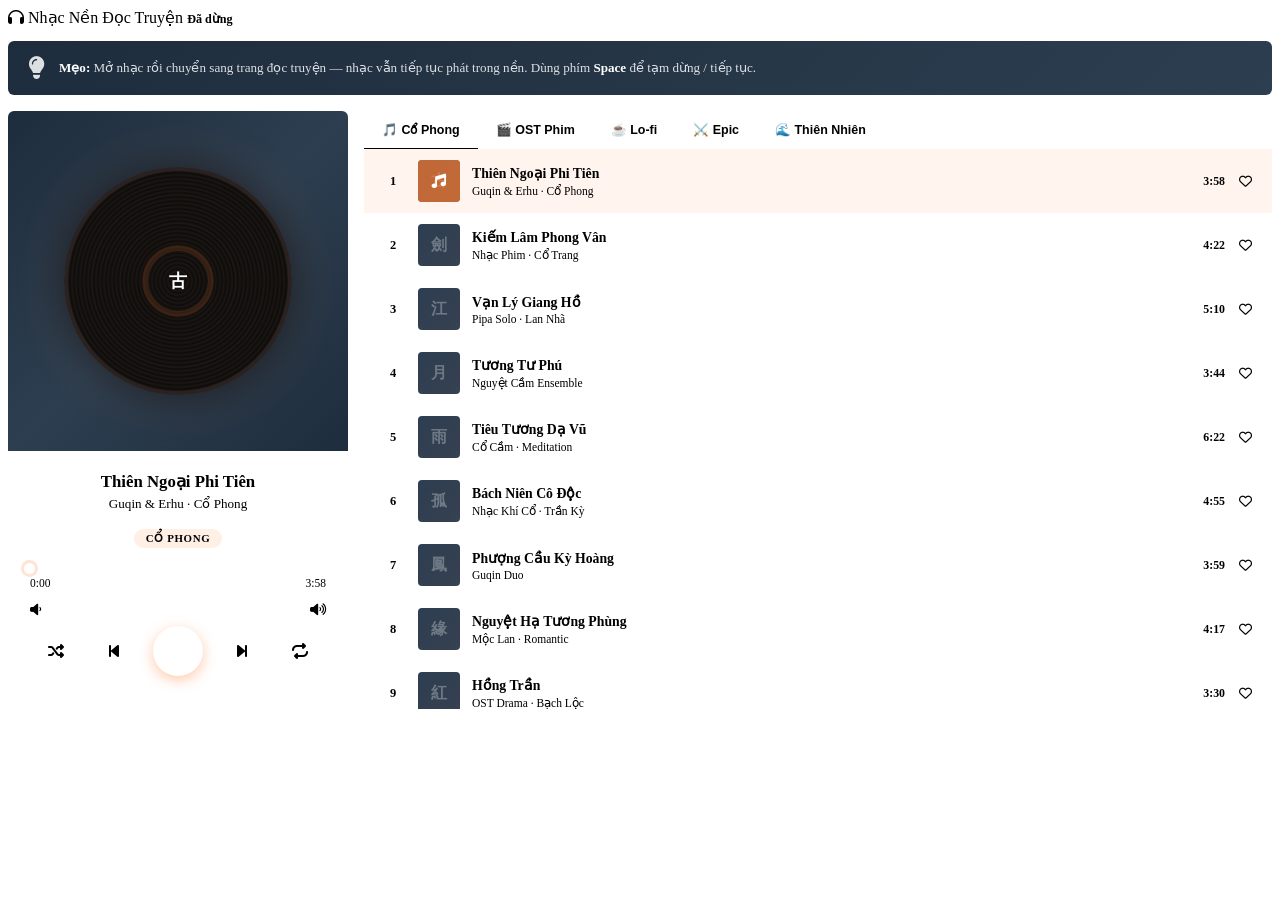
==== am-nhac.html @ 0cf533b9 "Add files via upload" ====
<!DOCTYPE html>
<html lang="vi">
<head>
  <meta charset="UTF-8">
  <meta name="viewport" content="width=device-width, initial-scale=1">
  <title>Âm Nhạc — MộcThư</title>
  <link rel="stylesheet" href="css/style.css">
  <link rel="stylesheet" href="https://cdnjs.cloudflare.com/ajax/libs/font-awesome/6.4.0/css/all.min.css">
  <style>
    /* ── Music page layout ── */
    .music-layout {
      display: grid;
      grid-template-columns: 340px 1fr;
      gap: 16px;
      align-items: start;
    }

    /* ── Player card ── */
    .player-card {
      background: var(--card);
      border: 1px solid var(--border);
      border-radius: 6px;
      overflow: hidden;
      position: sticky; top: 80px;
    }
    .player-art {
      width: 100%;
      aspect-ratio: 1;
      background: linear-gradient(135deg, #1e2d3d, #2c3e50, #1e2d3d);
      display: flex; align-items: center; justify-content: center;
      position: relative; overflow: hidden;
    }
    .player-art::before {
      content: '';
      position: absolute; inset: 0;
      background: radial-gradient(circle at 50% 50%, rgba(255,122,46,.15), transparent 70%);
    }
    /* Vinyl disc */
    .vinyl {
      width: 220px; height: 220px;
      border-radius: 50%;
      background:
        repeating-radial-gradient(circle, #0e0c0a 0, #1a1614 2px, #0e0c0a 4px);
      border: 4px solid #2a2220;
      display: flex; align-items: center; justify-content: center;
      animation: spin 10s linear infinite paused;
      position: relative;
      box-shadow: 0 0 40px rgba(0,0,0,.5);
    }
    .vinyl.playing { animation-play-state: running; }
    .vinyl::before {
      content: '';
      position: absolute; inset: 0;
      border-radius: 50%;
      background: repeating-radial-gradient(
        circle, transparent 0, transparent 28px,
        rgba(255,255,255,.015) 28px, rgba(255,255,255,.015) 29px
      );
    }
    .vinyl-center {
      width: 60px; height: 60px; border-radius: 50%;
      background: linear-gradient(135deg, var(--orange), #ff9f5e);
      display: flex; align-items: center; justify-content: center;
      font-size: 1.1rem; color: #fff; font-weight: 900;
      box-shadow: 0 0 0 6px rgba(255,122,46,.15);
      z-index: 1;
    }
    @keyframes spin { to { transform: rotate(360deg); } }

    /* Player info */
    .player-info { padding: 20px 22px 0; text-align: center; }
    .player-track {
      font-size: 1.05rem; font-weight: 800; color: var(--text);
      margin-bottom: 3px; line-height: 1.3;
    }
    .player-artist { font-size: .82rem; color: var(--muted); margin-bottom: 16px; }
    .player-genre {
      display: inline-block;
      background: rgba(255,122,46,.12); color: var(--orange);
      font-size: .68rem; font-weight: 700;
      padding: 3px 12px; border-radius: 20px;
      text-transform: uppercase; letter-spacing: .06em;
      margin-bottom: 18px;
    }

    /* Progress */
    .player-progress { padding: 0 22px; margin-bottom: 14px; }
    .progress-track {
      width: 100%; height: 5px;
      background: var(--border); border-radius: 3px;
      cursor: pointer; position: relative;
    }
    .progress-fill {
      height: 100%; background: var(--orange); border-radius: 3px;
      width: 0%; transition: width .1s;
      position: relative;
    }
    .progress-fill::after {
      content: '';
      position: absolute; right: -5px; top: -3px;
      width: 11px; height: 11px; border-radius: 50%;
      background: var(--orange);
      box-shadow: 0 0 0 3px rgba(255,122,46,.2);
    }
    .progress-times {
      display: flex; justify-content: space-between;
      font-size: .72rem; color: var(--muted); margin-top: 6px;
    }

    /* Volume */
    .player-volume {
      padding: 0 22px; margin-bottom: 10px;
      display: flex; align-items: center; gap: 10px;
    }
    .vol-icon { color: var(--muted); font-size: .82rem; }
    .vol-track {
      flex: 1; height: 4px;
      background: var(--border); border-radius: 2px;
      cursor: pointer;
    }
    .vol-fill {
      height: 100%; background: var(--muted); border-radius: 2px;
      width: 75%; transition: width .1s;
    }

    /* Controls */
    .player-controls {
      padding: 0 22px 20px;
      display: flex; align-items: center; justify-content: center; gap: 20px;
    }
    .ctrl {
      background: none; border: none;
      color: var(--muted); font-size: 1rem;
      width: 38px; height: 38px;
      display: flex; align-items: center; justify-content: center;
      border-radius: 50%; transition: all .15s;
    }
    .ctrl:hover { color: var(--text); background: var(--bg); }
    .ctrl.active { color: var(--orange); }
    .ctrl-play {
      width: 50px; height: 50px;
      background: var(--orange); color: #fff;
      font-size: 1.15rem;
      box-shadow: 0 4px 14px rgba(255,122,46,.4);
    }
    .ctrl-play:hover { background: var(--orange-d); transform: scale(1.05); color: #fff; }

    /* ── Playlist panel ── */
    .playlist-panel {
      background: var(--card);
      border: 1px solid var(--border);
      border-radius: 6px;
      overflow: hidden;
    }

    /* Genre tabs */
    .genre-tab-bar {
      display: flex; overflow-x: auto; gap: 0;
      border-bottom: 1px solid var(--border);
      background: var(--card);
    }
    .genre-tab {
      padding: 11px 18px;
      border: none; background: none;
      font-size: .78rem; font-weight: 700;
      color: var(--muted); white-space: nowrap;
      border-bottom: 2px solid transparent; margin-bottom: -1px;
      cursor: pointer; transition: all .15s;
    }
    .genre-tab.active, .genre-tab:hover { color: var(--orange); border-bottom-color: var(--orange); }

    .track-list { max-height: 560px; overflow-y: auto; }
    .track-item {
      display: flex; align-items: center; gap: 12px;
      padding: 11px 16px;
      border-bottom: 1px solid var(--border2);
      cursor: pointer; transition: background .15s;
    }
    .track-item:last-child { border-bottom: none; }
    .track-item:hover { background: rgba(255,122,46,.05); }
    .track-item.active {
      background: rgba(255,122,46,.08);
      border-left: 3px solid var(--orange);
    }

    .track-num {
      width: 26px; text-align: center;
      font-size: .78rem; color: var(--muted); font-weight: 700;
      flex-shrink: 0;
    }
    .track-item.active .track-num { color: var(--orange); }

    .track-art {
      width: 42px; height: 42px; border-radius: 4px;
      background: linear-gradient(135deg, #2c3e50, #374151);
      display: flex; align-items: center; justify-content: center;
      flex-shrink: 0; font-size: 1rem; color: rgba(255,255,255,.3);
      font-weight: 900; overflow: hidden; position: relative;
    }
    .track-item.active .track-art::after {
      content: '';
      position: absolute; inset: 0;
      background: rgba(255,122,46,.4);
      display: flex; align-items: center; justify-content: center;
    }
    .track-item.active .playing-anim {
      position: absolute; inset: 0;
      display: flex; align-items: center; justify-content: center;
      background: rgba(255,122,46,.5);
      z-index: 1;
    }
    .playing-anim { display: none; }

    .track-info { flex: 1; min-width: 0; }
    .track-name {
      font-size: .86rem; font-weight: 700; color: var(--text);
      white-space: nowrap; overflow: hidden; text-overflow: ellipsis;
      margin-bottom: 2px;
    }
    .track-item.active .track-name { color: var(--orange); }
    .track-artist { font-size: .72rem; color: var(--muted); }

    .track-right { display: flex; align-items: center; gap: 10px; flex-shrink: 0; }
    .track-dur { font-size: .74rem; color: var(--muted); font-weight: 600; }
    .track-fav {
      background: none; border: none; color: var(--muted2);
      font-size: .82rem; cursor: pointer; padding: 4px;
      transition: color .15s;
    }
    .track-fav:hover, .track-fav.active { color: #ef4444; }

    /* Genre sections */
    .genre-section { display: none; }
    .genre-section.active { display: block; }

    /* Tips banner */
    .music-tips {
      background: linear-gradient(135deg, #1e2d3d, #2c3e50);
      border-radius: 6px; padding: 16px 20px;
      display: flex; align-items: center; gap: 14px;
      margin-bottom: 16px; color: rgba(255,255,255,.85);
    }
    .music-tips i { font-size: 1.4rem; color: var(--orange); flex-shrink: 0; }
    .music-tips-text { font-size: .82rem; line-height: 1.55; }
    .music-tips-text strong { color: #fff; }

    @media (max-width: 840px) {
      .music-layout { grid-template-columns: 1fr; }
      .player-card { position: static; }
    }
  </style>
</head>
<body>

<div id="header-wrap"></div>

<div class="page-wrap">
  <div class="section-title" style="margin-bottom:14px">
    <i class="fas fa-headphones"></i> Nhạc Nền Đọc Truyện
    <span class="spacer"></span>
    <span style="font-size:.76rem;font-weight:600;color:var(--muted);text-transform:none;letter-spacing:0" id="play-status">Chưa phát</span>
  </div>

  <div class="music-tips">
    <i class="fas fa-lightbulb"></i>
    <div class="music-tips-text">
      <strong>Mẹo:</strong> Mở nhạc rồi chuyển sang trang đọc truyện — nhạc vẫn tiếp tục phát trong nền.
      Dùng phím <strong>Space</strong> để tạm dừng / tiếp tục.
    </div>
  </div>

  <div class="music-layout">
    <!-- Player -->
    <div class="player-card" id="player-card">
      <div class="player-art">
        <div class="vinyl" id="vinyl">
          <div class="vinyl-center" id="vinyl-char">♪</div>
        </div>
      </div>

      <div class="player-info">
        <div class="player-track" id="p-track">Chọn một bài để bắt đầu</div>
        <div class="player-artist" id="p-artist">MộcThư Music</div>
        <div class="player-genre" id="p-genre">Cổ Phong</div>
      </div>

      <div class="player-progress">
        <div class="progress-track" id="progress-track">
          <div class="progress-fill" id="p-fill"></div>
        </div>
        <div class="progress-times">
          <span id="p-cur">0:00</span>
          <span id="p-tot">0:00</span>
        </div>
      </div>

      <div class="player-volume">
        <i class="fas fa-volume-low vol-icon" id="vol-icon"></i>
        <div class="vol-track" id="vol-track">
          <div class="vol-fill" id="vol-fill"></div>
        </div>
        <i class="fas fa-volume-high vol-icon"></i>
      </div>

      <div class="player-controls">
        <button class="ctrl" id="btn-shuffle" onclick="toggleShuffle()" title="Trộn bài"><i class="fas fa-shuffle"></i></button>
        <button class="ctrl" onclick="navigate(-1)" title="Bài trước"><i class="fas fa-backward-step"></i></button>
        <button class="ctrl ctrl-play" id="btn-play" onclick="togglePlay()" title="Phát/Dừng"><i class="fas fa-play" id="play-icon"></i></button>
        <button class="ctrl" onclick="navigate(1)" title="Bài tiếp"><i class="fas fa-forward-step"></i></button>
        <button class="ctrl" id="btn-repeat" onclick="toggleRepeat()" title="Lặp lại"><i class="fas fa-repeat"></i></button>
      </div>
    </div>

    <!-- Playlist -->
    <div class="playlist-panel">
      <div class="genre-tab-bar" id="genre-tabs">
        <button class="genre-tab active" data-genre="co-phong" onclick="switchGenre('co-phong',this)">🎵 Cổ Phong</button>
        <button class="genre-tab" data-genre="ost" onclick="switchGenre('ost',this)">🎬 OST Phim</button>
        <button class="genre-tab" data-genre="lo-fi" onclick="switchGenre('lo-fi',this)">☕ Lo-fi</button>
        <button class="genre-tab" data-genre="epic" onclick="switchGenre('epic',this)">⚔️ Epic</button>
        <button class="genre-tab" data-genre="nhac-nuoc" onclick="switchGenre('nhac-nuoc',this)">🌊 Thiên Nhiên</button>
      </div>

      <div class="track-list" id="track-list"></div>
    </div>
  </div>
</div>

<div id="footer-wrap"></div>

<script src="js/app.js"></script>
<script>
const DATA_DIR = '';

const PLAYLISTS = {
  'co-phong': [
    { id:1,  name:'Thiên Ngoại Phi Tiên',      artist:'Guqin & Erhu · Cổ Phong',     dur:'3:58', char:'古', fav:false },
    { id:2,  name:'Kiếm Lâm Phong Vân',        artist:'Nhạc Phim · Cổ Trang',        dur:'4:22', char:'劍', fav:false },
    { id:3,  name:'Vạn Lý Giang Hồ',           artist:'Pipa Solo · Lan Nhã',          dur:'5:10', char:'江', fav:false },
    { id:4,  name:'Tương Tư Phú',              artist:'Nguyệt Cầm Ensemble',          dur:'3:44', char:'月', fav:false },
    { id:5,  name:'Tiêu Tương Dạ Vũ',          artist:'Cổ Cầm · Meditation',         dur:'6:22', char:'雨', fav:false },
    { id:6,  name:'Bách Niên Cô Độc',          artist:'Nhạc Khí Cổ · Trần Kỳ',      dur:'4:55', char:'孤', fav:false },
    { id:7,  name:'Phượng Cầu Kỳ Hoàng',       artist:'Guqin Duo',                    dur:'3:59', char:'鳳', fav:false },
    { id:8,  name:'Nguyệt Hạ Tương Phùng',     artist:'Mộc Lan · Romantic',          dur:'4:17', char:'緣', fav:false },
    { id:9,  name:'Hồng Trần',                 artist:'OST Drama · Bạch Lộc',        dur:'3:30', char:'紅', fav:false },
    { id:10, name:'Kiếm Khí Lăng Vân',         artist:'Thần Thoại Ensemble',         dur:'5:02', char:'仙', fav:false },
  ],
  'ost': [
    { id:11, name:'Thiên Thư Kỳ Duyên (Main Theme)', artist:'OST · Thiên Vũ Tôn',     dur:'4:12', char:'天', fav:false },
    { id:12, name:'Phượng Hoàng Truyền Kỳ',    artist:'OST · Phượng Hoàng Niết Bàn', dur:'3:55', char:'鳳', fav:false },
    { id:13, name:'Giang Hồ Tình Hận',         artist:'OST · Giang Hồ Mộng',         dur:'4:38', char:'情', fav:false },
    { id:14, name:'Kiếm Tâm Bất Diệt',         artist:'OST · Lăng Tiêu Kiếm Tiên',   dur:'5:20', char:'劍', fav:false },
    { id:15, name:'Ma Đạo Thánh Ca',            artist:'OST · Ma Đạo Vấn Thiên',      dur:'3:47', char:'魔', fav:false },
    { id:16, name:'Hệ Thống Thức Tỉnh',         artist:'OST · Thiên Vũ Tôn',          dur:'2:58', char:'系', fav:false },
    { id:17, name:'Tình Như Bích Lạc',          artist:'OST · Bích Lạc Tình Duyên',   dur:'4:05', char:'情', fav:false },
    { id:18, name:'Long Hồn Trỗi Dậy',         artist:'OST · Long Vương Truyền Thuyết',dur:'4:44',char:'龍', fav:false },
  ],
  'lo-fi': [
    { id:19, name:'Rainy Night Reading',        artist:'Lo-fi Chill · Bedroom',        dur:'3:20', char:'☕', fav:false },
    { id:20, name:'Late Night Chapter',         artist:'Study Lo-fi · Nostalgic',      dur:'4:01', char:'📖', fav:false },
    { id:21, name:'Cozy Library Vibes',         artist:'Ambient · Lo-fi',              dur:'3:45', char:'🌙', fav:false },
    { id:22, name:'Page Turner',                artist:'Chill Hop · Reading',          dur:'3:33', char:'✨', fav:false },
    { id:23, name:'Midnight Tea',               artist:'Lo-fi Jazz · Calm',            dur:'4:18', char:'🍵', fav:false },
    { id:24, name:'Book Lover\'s Paradise',     artist:'Soft Lo-fi · Focus',           dur:'3:55', char:'📚', fav:false },
  ],
  'epic': [
    { id:25, name:'Battle of the Heavens',      artist:'Epic Orchestra · Fantasy',     dur:'4:55', char:'⚔️', fav:false },
    { id:26, name:'Rise of the Sword Saint',    artist:'Epic Hybrid · Cinematic',      dur:'5:30', char:'劍', fav:false },
    { id:27, name:'Dragon\'s Fury',             artist:'Epic Trailer · Power',         dur:'3:58', char:'龍', fav:false },
    { id:28, name:'Immortal\'s Path',           artist:'Orchestral Epic · Ascension',  dur:'6:10', char:'仙', fav:false },
    { id:29, name:'Final Stand',                artist:'Cinematic Epic · Battle',      dur:'4:42', char:'戰', fav:false },
    { id:30, name:'Celestial Peak',             artist:'Epic Fantasy · Triumphant',    dur:'5:15', char:'天', fav:false },
  ],
  'nhac-nuoc': [
    { id:31, name:'Tiếng Suối Rừng Già',       artist:'Nature Sounds · Bamboo Forest',dur:'10:00',char:'🌿', fav:false },
    { id:32, name:'Mưa Đêm Nhẹ Nhàng',        artist:'Rain Sounds · Sleep',          dur:'8:00', char:'🌧️', fav:false },
    { id:33, name:'Gió Thổi Qua Đồng Lúa',    artist:'Wind & Nature · Relax',        dur:'12:00',char:'🌾', fav:false },
    { id:34, name:'Tiếng Chim Buổi Sáng',      artist:'Bird Songs · Morning',         dur:'9:00', char:'🐦', fav:false },
    { id:35, name:'Sóng Biển Nhẹ Nhàng',       artist:'Ocean Waves · Meditate',       dur:'15:00',char:'🌊', fav:false },
  ]
};

let curGenre = 'co-phong';
let curIdx = 0;
let isPlaying = false;
let isShuffle = false;
let isRepeat = false;
let progress = 0;
let volume = 75;
let timer = null;
let favorites = new Set();

function getList() { return PLAYLISTS[curGenre]; }
function getTrack() { return getList()[curIdx]; }

function switchGenre(genre, btn) {
  curGenre = genre;
  curIdx = 0;
  document.querySelectorAll('.genre-tab').forEach(b => b.classList.remove('active'));
  btn.classList.add('active');
  renderTrackList();
  // Don't auto-play on genre switch
}

function renderTrackList() {
  const list = getList();
  document.getElementById('track-list').innerHTML = list.map((t, i) => `
    <div class="track-item ${i === curIdx ? 'active' : ''}" id="track-${i}" onclick="selectTrack(${i})">
      <div class="track-num">${i === curIdx && isPlaying ? '<i class="fas fa-volume-high" style="color:var(--orange);font-size:.75rem"></i>' : i+1}</div>
      <div class="track-art">
        ${t.char}
        ${i === curIdx ? '<div class="playing-anim"><i class="fas fa-music" style="color:#fff;font-size:.9rem"></i></div>' : ''}
      </div>
      <div class="track-info">
        <div class="track-name">${t.name}</div>
        <div class="track-artist">${t.artist}</div>
      </div>
      <div class="track-right">
        <span class="track-dur">${t.dur}</span>
        <button class="track-fav ${favorites.has(t.id) ? 'active' : ''}" onclick="event.stopPropagation();toggleFav(${i})" title="Yêu thích">
          <i class="${favorites.has(t.id) ? 'fas' : 'far'} fa-heart"></i>
        </button>
      </div>
    </div>`).join('');
}

function updatePlayerUI() {
  const t = getTrack();
  if (!t) return;
  document.getElementById('p-track').textContent   = t.name;
  document.getElementById('p-artist').textContent  = t.artist;
  document.getElementById('vinyl-char').textContent = t.char;
  document.getElementById('p-tot').textContent      = t.dur;
  const genreNames = { 'co-phong':'Cổ Phong','ost':'OST Phim','lo-fi':'Lo-fi','epic':'Epic','nhac-nuoc':'Thiên Nhiên' };
  document.getElementById('p-genre').textContent    = genreNames[curGenre] || '';
  document.getElementById('play-icon').className    = 'fas ' + (isPlaying ? 'fa-pause' : 'fa-play');
  document.getElementById('vinyl').className        = 'vinyl' + (isPlaying ? ' playing' : '');
  document.getElementById('play-status').textContent = isPlaying ? `♪ ${t.name}` : 'Đã dừng';
  updateProgress();
  renderTrackList();

  // Scroll active track into view
  const el = document.getElementById(`track-${curIdx}`);
  if (el) el.scrollIntoView({ block: 'nearest', behavior: 'smooth' });
}

function updateProgress() {
  document.getElementById('p-fill').style.width = progress + '%';
  const [m, s] = getTrack().dur.split(':').map(Number);
  const total = m * 60 + s;
  const elapsed = Math.round(total * progress / 100);
  const em = Math.floor(elapsed / 60), es = elapsed % 60;
  document.getElementById('p-cur').textContent = `${em}:${es < 10 ? '0'+es : es}`;
}

function selectTrack(idx) {
  curIdx = idx; progress = 0; isPlaying = true;
  clearInterval(timer);
  timer = setInterval(tick, 100);
  updatePlayerUI();
}

function tick() {
  if (!isPlaying) return;
  const [m, s] = getTrack().dur.split(':').map(Number);
  const total = (m * 60 + s) * 10;
  progress = Math.min(100, progress + 100 / total);
  if (progress >= 100) {
    progress = 0;
    if (isRepeat) { updateProgress(); return; }
    navigate(1);
    return;
  }
  updateProgress();
}

function togglePlay() {
  if (!isPlaying && progress === 0 && !getTrack()) return;
  isPlaying = !isPlaying;
  if (isPlaying) {
    clearInterval(timer);
    timer = setInterval(tick, 100);
  } else {
    clearInterval(timer);
  }
  updatePlayerUI();
}

function navigate(dir) {
  const list = getList();
  clearInterval(timer);
  if (isShuffle) {
    curIdx = Math.floor(Math.random() * list.length);
  } else {
    curIdx = (curIdx + dir + list.length) % list.length;
  }
  progress = 0; isPlaying = true;
  timer = setInterval(tick, 100);
  updatePlayerUI();
}

function toggleShuffle() {
  isShuffle = !isShuffle;
  document.getElementById('btn-shuffle').classList.toggle('active', isShuffle);
}

function toggleRepeat() {
  isRepeat = !isRepeat;
  document.getElementById('btn-repeat').classList.toggle('active', isRepeat);
}

function toggleFav(idx) {
  const t = getList()[idx];
  if (favorites.has(t.id)) favorites.delete(t.id);
  else favorites.add(t.id);
  renderTrackList();
}

// Progress bar click
document.addEventListener('DOMContentLoaded', () => {
  const pt = document.getElementById('progress-track');
  if (pt) pt.addEventListener('click', e => {
    const r = pt.getBoundingClientRect();
    progress = Math.max(0, Math.min(100, (e.clientX - r.left) / r.width * 100));
    updateProgress();
  });

  // Volume bar click
  const vt = document.getElementById('vol-track');
  if (vt) vt.addEventListener('click', e => {
    const r = vt.getBoundingClientRect();
    volume = Math.max(0, Math.min(100, (e.clientX - r.left) / r.width * 100));
    document.getElementById('vol-fill').style.width = volume + '%';
    document.getElementById('vol-icon').className = `fas ${volume === 0 ? 'fa-volume-xmark' : volume < 40 ? 'fa-volume-low' : 'fa-volume-high'} vol-icon`;
  });

  renderTrackList();
  updatePlayerUI();
});

// Spacebar to play/pause
document.addEventListener('keydown', e => {
  if (e.target.tagName === 'TEXTAREA' || e.target.tagName === 'INPUT') return;
  if (e.code === 'Space') { e.preventDefault(); togglePlay(); }
  if (e.key === 'ArrowRight') navigate(1);
  if (e.key === 'ArrowLeft')  navigate(-1);
});

async function init() {
  document.getElementById('header-wrap').innerHTML = renderHeader('amnhac', DATA_DIR);
  document.getElementById('footer-wrap').innerHTML = renderFooter(DATA_DIR);
  initDark();
  try {
    const truyen = await fetchJSON('data/truyen.json');
    // No right sidebar for music page - full width feels better
  } catch(e) {}
}
init();
</script>
</body>
</html>
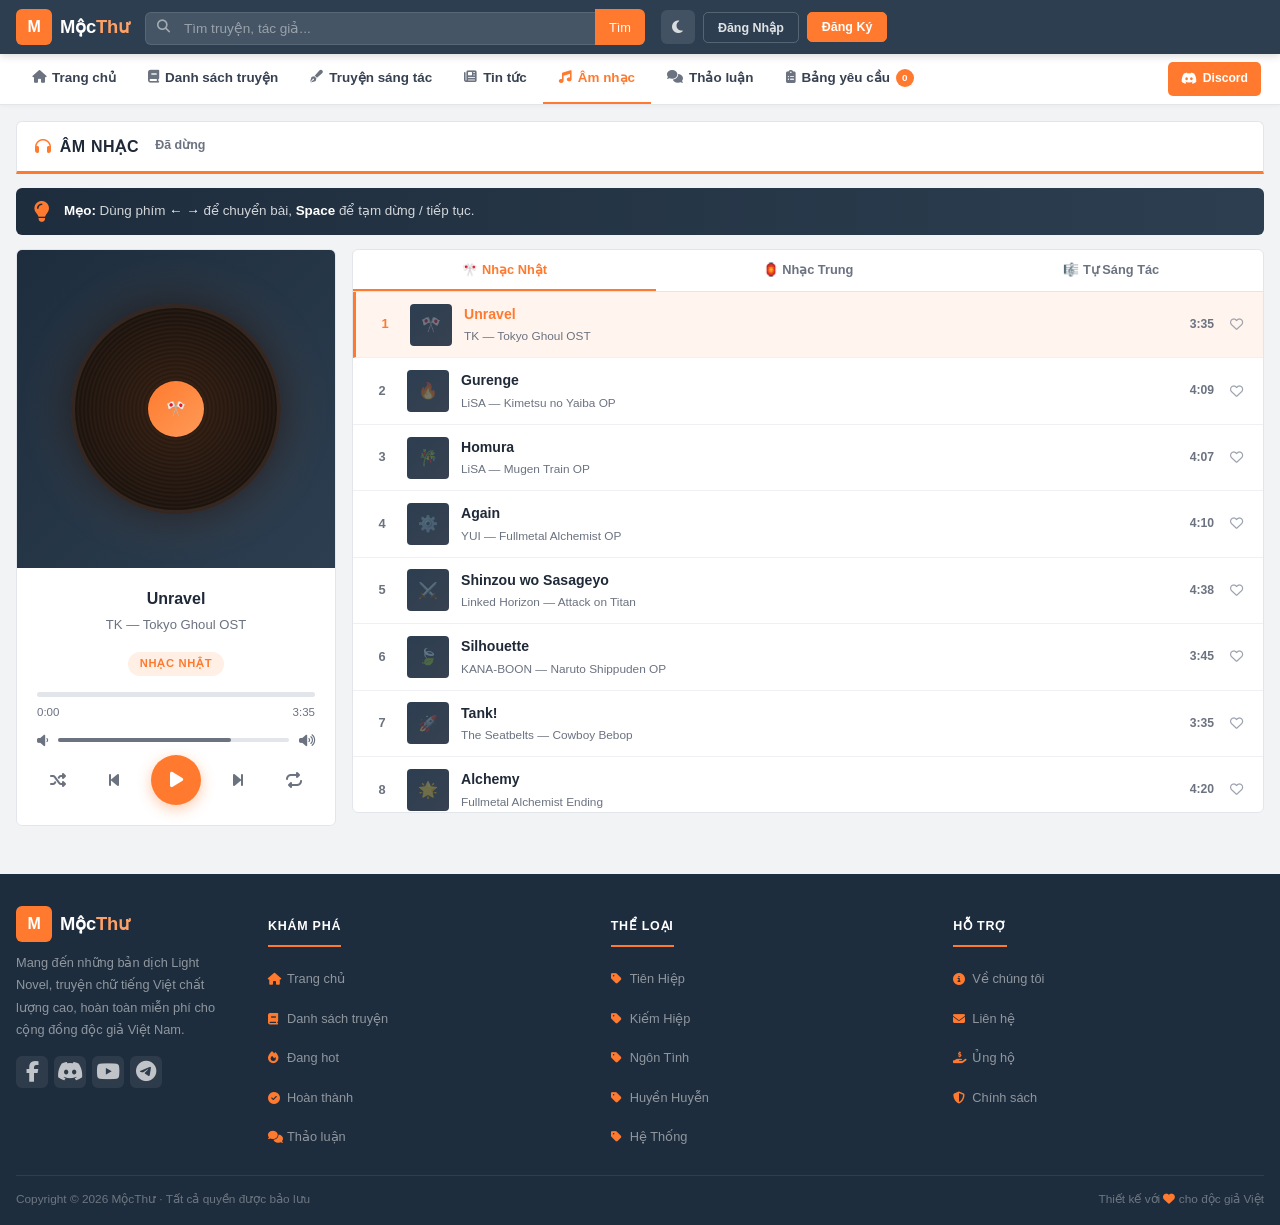
==== commit 311cfcdb: "Add files via upload" ====
--- a/am-nhac.html
+++ b/am-nhac.html
@@ -1,561 +1,263 @@
 <!DOCTYPE html>
 <html lang="vi">
 <head>
-  <meta charset="UTF-8">
-  <meta name="viewport" content="width=device-width, initial-scale=1">
-  <title>Âm Nhạc — MộcThư</title>
-  <link rel="stylesheet" href="css/style.css">
-  <link rel="stylesheet" href="https://cdnjs.cloudflare.com/ajax/libs/font-awesome/6.4.0/css/all.min.css">
-  <style>
-    /* ── Music page layout ── */
-    .music-layout {
-      display: grid;
-      grid-template-columns: 340px 1fr;
-      gap: 16px;
-      align-items: start;
-    }
-
-    /* ── Player card ── */
-    .player-card {
-      background: var(--card);
-      border: 1px solid var(--border);
-      border-radius: 6px;
-      overflow: hidden;
-      position: sticky; top: 80px;
-    }
-    .player-art {
-      width: 100%;
-      aspect-ratio: 1;
-      background: linear-gradient(135deg, #1e2d3d, #2c3e50, #1e2d3d);
-      display: flex; align-items: center; justify-content: center;
-      position: relative; overflow: hidden;
-    }
-    .player-art::before {
-      content: '';
-      position: absolute; inset: 0;
-      background: radial-gradient(circle at 50% 50%, rgba(255,122,46,.15), transparent 70%);
-    }
-    /* Vinyl disc */
-    .vinyl {
-      width: 220px; height: 220px;
-      border-radius: 50%;
-      background:
-        repeating-radial-gradient(circle, #0e0c0a 0, #1a1614 2px, #0e0c0a 4px);
-      border: 4px solid #2a2220;
-      display: flex; align-items: center; justify-content: center;
-      animation: spin 10s linear infinite paused;
-      position: relative;
-      box-shadow: 0 0 40px rgba(0,0,0,.5);
-    }
-    .vinyl.playing { animation-play-state: running; }
-    .vinyl::before {
-      content: '';
-      position: absolute; inset: 0;
-      border-radius: 50%;
-      background: repeating-radial-gradient(
-        circle, transparent 0, transparent 28px,
-        rgba(255,255,255,.015) 28px, rgba(255,255,255,.015) 29px
-      );
-    }
-    .vinyl-center {
-      width: 60px; height: 60px; border-radius: 50%;
-      background: linear-gradient(135deg, var(--orange), #ff9f5e);
-      display: flex; align-items: center; justify-content: center;
-      font-size: 1.1rem; color: #fff; font-weight: 900;
-      box-shadow: 0 0 0 6px rgba(255,122,46,.15);
-      z-index: 1;
-    }
-    @keyframes spin { to { transform: rotate(360deg); } }
-
-    /* Player info */
-    .player-info { padding: 20px 22px 0; text-align: center; }
-    .player-track {
-      font-size: 1.05rem; font-weight: 800; color: var(--text);
-      margin-bottom: 3px; line-height: 1.3;
-    }
-    .player-artist { font-size: .82rem; color: var(--muted); margin-bottom: 16px; }
-    .player-genre {
-      display: inline-block;
-      background: rgba(255,122,46,.12); color: var(--orange);
-      font-size: .68rem; font-weight: 700;
-      padding: 3px 12px; border-radius: 20px;
-      text-transform: uppercase; letter-spacing: .06em;
-      margin-bottom: 18px;
-    }
-
-    /* Progress */
-    .player-progress { padding: 0 22px; margin-bottom: 14px; }
-    .progress-track {
-      width: 100%; height: 5px;
-      background: var(--border); border-radius: 3px;
-      cursor: pointer; position: relative;
-    }
-    .progress-fill {
-      height: 100%; background: var(--orange); border-radius: 3px;
-      width: 0%; transition: width .1s;
-      position: relative;
-    }
-    .progress-fill::after {
-      content: '';
-      position: absolute; right: -5px; top: -3px;
-      width: 11px; height: 11px; border-radius: 50%;
-      background: var(--orange);
-      box-shadow: 0 0 0 3px rgba(255,122,46,.2);
-    }
-    .progress-times {
-      display: flex; justify-content: space-between;
-      font-size: .72rem; color: var(--muted); margin-top: 6px;
-    }
-
-    /* Volume */
-    .player-volume {
-      padding: 0 22px; margin-bottom: 10px;
-      display: flex; align-items: center; gap: 10px;
-    }
-    .vol-icon { color: var(--muted); font-size: .82rem; }
-    .vol-track {
-      flex: 1; height: 4px;
-      background: var(--border); border-radius: 2px;
-      cursor: pointer;
-    }
-    .vol-fill {
-      height: 100%; background: var(--muted); border-radius: 2px;
-      width: 75%; transition: width .1s;
-    }
-
-    /* Controls */
-    .player-controls {
-      padding: 0 22px 20px;
-      display: flex; align-items: center; justify-content: center; gap: 20px;
-    }
-    .ctrl {
-      background: none; border: none;
-      color: var(--muted); font-size: 1rem;
-      width: 38px; height: 38px;
-      display: flex; align-items: center; justify-content: center;
-      border-radius: 50%; transition: all .15s;
-    }
-    .ctrl:hover { color: var(--text); background: var(--bg); }
-    .ctrl.active { color: var(--orange); }
-    .ctrl-play {
-      width: 50px; height: 50px;
-      background: var(--orange); color: #fff;
-      font-size: 1.15rem;
-      box-shadow: 0 4px 14px rgba(255,122,46,.4);
-    }
-    .ctrl-play:hover { background: var(--orange-d); transform: scale(1.05); color: #fff; }
-
-    /* ── Playlist panel ── */
-    .playlist-panel {
-      background: var(--card);
-      border: 1px solid var(--border);
-      border-radius: 6px;
-      overflow: hidden;
-    }
-
-    /* Genre tabs */
-    .genre-tab-bar {
-      display: flex; overflow-x: auto; gap: 0;
-      border-bottom: 1px solid var(--border);
-      background: var(--card);
-    }
-    .genre-tab {
-      padding: 11px 18px;
-      border: none; background: none;
-      font-size: .78rem; font-weight: 700;
-      color: var(--muted); white-space: nowrap;
-      border-bottom: 2px solid transparent; margin-bottom: -1px;
-      cursor: pointer; transition: all .15s;
-    }
-    .genre-tab.active, .genre-tab:hover { color: var(--orange); border-bottom-color: var(--orange); }
-
-    .track-list { max-height: 560px; overflow-y: auto; }
-    .track-item {
-      display: flex; align-items: center; gap: 12px;
-      padding: 11px 16px;
-      border-bottom: 1px solid var(--border2);
-      cursor: pointer; transition: background .15s;
-    }
-    .track-item:last-child { border-bottom: none; }
-    .track-item:hover { background: rgba(255,122,46,.05); }
-    .track-item.active {
-      background: rgba(255,122,46,.08);
-      border-left: 3px solid var(--orange);
-    }
-
-    .track-num {
-      width: 26px; text-align: center;
-      font-size: .78rem; color: var(--muted); font-weight: 700;
-      flex-shrink: 0;
-    }
-    .track-item.active .track-num { color: var(--orange); }
-
-    .track-art {
-      width: 42px; height: 42px; border-radius: 4px;
-      background: linear-gradient(135deg, #2c3e50, #374151);
-      display: flex; align-items: center; justify-content: center;
-      flex-shrink: 0; font-size: 1rem; color: rgba(255,255,255,.3);
-      font-weight: 900; overflow: hidden; position: relative;
-    }
-    .track-item.active .track-art::after {
-      content: '';
-      position: absolute; inset: 0;
-      background: rgba(255,122,46,.4);
-      display: flex; align-items: center; justify-content: center;
-    }
-    .track-item.active .playing-anim {
-      position: absolute; inset: 0;
-      display: flex; align-items: center; justify-content: center;
-      background: rgba(255,122,46,.5);
-      z-index: 1;
-    }
-    .playing-anim { display: none; }
-
-    .track-info { flex: 1; min-width: 0; }
-    .track-name {
-      font-size: .86rem; font-weight: 700; color: var(--text);
-      white-space: nowrap; overflow: hidden; text-overflow: ellipsis;
-      margin-bottom: 2px;
-    }
-    .track-item.active .track-name { color: var(--orange); }
-    .track-artist { font-size: .72rem; color: var(--muted); }
-
-    .track-right { display: flex; align-items: center; gap: 10px; flex-shrink: 0; }
-    .track-dur { font-size: .74rem; color: var(--muted); font-weight: 600; }
-    .track-fav {
-      background: none; border: none; color: var(--muted2);
-      font-size: .82rem; cursor: pointer; padding: 4px;
-      transition: color .15s;
-    }
-    .track-fav:hover, .track-fav.active { color: #ef4444; }
-
-    /* Genre sections */
-    .genre-section { display: none; }
-    .genre-section.active { display: block; }
-
-    /* Tips banner */
-    .music-tips {
-      background: linear-gradient(135deg, #1e2d3d, #2c3e50);
-      border-radius: 6px; padding: 16px 20px;
-      display: flex; align-items: center; gap: 14px;
-      margin-bottom: 16px; color: rgba(255,255,255,.85);
-    }
-    .music-tips i { font-size: 1.4rem; color: var(--orange); flex-shrink: 0; }
-    .music-tips-text { font-size: .82rem; line-height: 1.55; }
-    .music-tips-text strong { color: #fff; }
-
-    @media (max-width: 840px) {
-      .music-layout { grid-template-columns: 1fr; }
-      .player-card { position: static; }
-    }
-  </style>
+<meta charset="UTF-8">
+<meta name="viewport" content="width=device-width,initial-scale=1">
+<title>Âm Nhạc — LN Kattobi</title>
+<link rel="stylesheet" href="css/style.css">
+<link rel="stylesheet" href="https://cdnjs.cloudflare.com/ajax/libs/font-awesome/6.4.0/css/all.min.css">
+<style>
+.music-page { display:grid; grid-template-columns:320px 1fr; gap:16px; align-items:start; }
+
+.player-card { background:var(--card); border:1px solid var(--border); border-radius:6px; overflow:hidden; position:sticky; top:76px; }
+.player-art { width:100%; aspect-ratio:1; background:linear-gradient(135deg,#1e2d3d,#2c3e50); display:flex; align-items:center; justify-content:center; position:relative; overflow:hidden; }
+.player-art::before { content:''; position:absolute; inset:0; background:radial-gradient(circle at 50%,rgba(255,122,46,.15),transparent 70%); }
+
+.vinyl { width:210px; height:210px; border-radius:50%; background:repeating-radial-gradient(circle,#0e0c0a 0,#1a1614 2px,#0e0c0a 4px); border:4px solid #2a2220; display:flex; align-items:center; justify-content:center; animation:spin 10s linear infinite paused; box-shadow:0 0 40px rgba(0,0,0,.5); }
+.vinyl.playing { animation-play-state:running; }
+.vinyl-c { width:56px; height:56px; border-radius:50%; background:linear-gradient(135deg,var(--orange),#ff9f5e); display:flex; align-items:center; justify-content:center; font-size:1rem; color:#fff; font-weight:900; }
+@keyframes spin { to{transform:rotate(360deg)} }
+
+.p-info { padding:18px 20px 0; text-align:center; }
+.p-track { font-size:1rem; font-weight:800; color:var(--text); margin-bottom:3px; }
+.p-artist { font-size:.82rem; color:var(--muted); margin-bottom:8px; }
+.p-genre { display:inline-block; background:rgba(255,122,46,.12); color:var(--orange); font-size:.7rem; font-weight:700; padding:3px 12px; border-radius:20px; text-transform:uppercase; letter-spacing:.06em; margin-bottom:16px; }
+
+.p-prog { padding:0 20px; margin-bottom:12px; }
+.prog-track { width:100%; height:5px; background:var(--border); border-radius:3px; cursor:pointer; }
+.prog-fill { height:100%; background:var(--orange); border-radius:3px; width:0%; transition:width .1s; }
+.prog-times { display:flex; justify-content:space-between; font-size:.72rem; color:var(--muted); margin-top:6px; }
+
+.p-vol { padding:0 20px; margin-bottom:8px; display:flex; align-items:center; gap:10px; }
+.vol-t { flex:1; height:4px; background:var(--border); border-radius:2px; cursor:pointer; }
+.vol-f { height:100%; background:var(--muted); border-radius:2px; width:75%; }
+
+.p-ctrl { padding:0 20px 20px; display:flex; align-items:center; justify-content:center; gap:18px; }
+.pc { background:none; border:none; color:var(--muted); font-size:1rem; width:38px; height:38px; display:flex; align-items:center; justify-content:center; border-radius:50%; transition:all .15s; }
+.pc:hover { color:var(--text); background:var(--bg); }
+.pc.on { color:var(--orange); }
+.pc-play { width:50px; height:50px; background:var(--orange); color:#fff; font-size:1.1rem; box-shadow:0 4px 14px rgba(255,122,46,.4); }
+.pc-play:hover { background:var(--orange-d); color:#fff; transform:scale(1.05); }
+
+.pl-panel { background:var(--card); border:1px solid var(--border); border-radius:6px; overflow:hidden; }
+.genre-tabs { display:flex; border-bottom:1px solid var(--border); overflow-x:auto; }
+.gt { flex:1; padding:12px 0; border:none; background:none; font-size:.8rem; font-weight:700; color:var(--muted); border-bottom:2px solid transparent; cursor:pointer; transition:all .15s; white-space:nowrap; }
+.gt.on, .gt:hover { color:var(--orange); border-bottom-color:var(--orange); }
+.track-list { max-height:520px; overflow-y:auto; }
+.track-item { display:flex; align-items:center; gap:12px; padding:11px 16px; border-bottom:1px solid var(--border2); cursor:pointer; transition:background .15s; }
+.track-item:last-child { border-bottom:none; }
+.track-item:hover { background:rgba(255,122,46,.05); }
+.track-item.on { background:rgba(255,122,46,.08); border-left:3px solid var(--orange); }
+.t-num { width:26px; text-align:center; font-size:.8rem; color:var(--muted); font-weight:700; flex-shrink:0; }
+.track-item.on .t-num { color:var(--orange); }
+.t-art { width:42px; height:42px; border-radius:4px; background:linear-gradient(135deg,#2c3e50,#374151); display:flex; align-items:center; justify-content:center; flex-shrink:0; font-size:1rem; color:rgba(255,255,255,.3); font-weight:900; }
+.t-info { flex:1; min-width:0; }
+.t-name { font-size:.88rem; font-weight:700; color:var(--text); white-space:nowrap; overflow:hidden; text-overflow:ellipsis; margin-bottom:2px; }
+.track-item.on .t-name { color:var(--orange); }
+.t-artist { font-size:.74rem; color:var(--muted); }
+.t-dur { font-size:.76rem; color:var(--muted); font-weight:600; flex-shrink:0; }
+.t-fav { background:none; border:none; color:var(--muted2); font-size:.84rem; cursor:pointer; padding:4px; }
+.t-fav:hover, .t-fav.on { color:#ef4444; }
+
+.tips-bar { background:linear-gradient(90deg,#1e2d3d,#2c3e50); border-radius:6px; padding:13px 18px; display:flex; align-items:center; gap:14px; margin-bottom:14px; }
+.tips-bar i { font-size:1.3rem; color:var(--orange); flex-shrink:0; }
+.tips-bar-text { font-size:.84rem; color:rgba(255,255,255,.8); line-height:1.5; }
+.tips-bar-text strong { color:#fff; }
+
+@media (max-width:820px) {
+  .music-page { grid-template-columns:1fr; }
+  .player-card { position:static; }
+}
+</style>
 </head>
 <body>
-
-<div id="header-wrap"></div>
-
+<div id="hdr"></div>
 <div class="page-wrap">
   <div class="section-title" style="margin-bottom:14px">
-    <i class="fas fa-headphones"></i> Nhạc Nền Đọc Truyện
-    <span class="spacer"></span>
-    <span style="font-size:.76rem;font-weight:600;color:var(--muted);text-transform:none;letter-spacing:0" id="play-status">Chưa phát</span>
+    <i class="fas fa-headphones"></i> Âm Nhạc
+    <span class="st-space"></span>
+    <span id="ps" style="font-size:.78rem;font-weight:600;color:var(--muted);text-transform:none;letter-spacing:0">Chưa phát</span>
   </div>
-
-  <div class="music-tips">
+  <div class="tips-bar">
     <i class="fas fa-lightbulb"></i>
-    <div class="music-tips-text">
-      <strong>Mẹo:</strong> Mở nhạc rồi chuyển sang trang đọc truyện — nhạc vẫn tiếp tục phát trong nền.
-      Dùng phím <strong>Space</strong> để tạm dừng / tiếp tục.
+    <div class="tips-bar-text"><strong>Mẹo:</strong> Dùng phím <strong>← →</strong> để chuyển bài, <strong>Space</strong> để tạm dừng / tiếp tục.</div>
+  </div>
+  <div class="music-page">
+    <!-- Player -->
+    <div class="player-card">
+      <div class="player-art">
+        <div class="vinyl" id="vinyl"><div class="vinyl-c" id="vc">♪</div></div>
+      </div>
+      <div class="p-info">
+        <div class="p-track" id="pt">Chọn bài để bắt đầu</div>
+        <div class="p-artist" id="pa">LN Kattobi Music</div>
+        <div class="p-genre" id="pg">—</div>
+      </div>
+      <div class="p-prog">
+        <div class="prog-track" id="prt"><div class="prog-fill" id="pf"></div></div>
+        <div class="prog-times"><span id="pc">0:00</span><span id="pd">0:00</span></div>
+      </div>
+      <div class="p-vol">
+        <i class="fas fa-volume-low" id="vi" style="color:var(--muted);font-size:.82rem"></i>
+        <div class="vol-t" id="vt"><div class="vol-f" id="vf"></div></div>
+        <i class="fas fa-volume-high" style="color:var(--muted);font-size:.82rem"></i>
+      </div>
+      <div class="p-ctrl">
+        <button class="pc" id="bs" onclick="toggleShuffle()" title="Trộn bài"><i class="fas fa-shuffle"></i></button>
+        <button class="pc" onclick="go(-1)" title="Bài trước"><i class="fas fa-backward-step"></i></button>
+        <button class="pc pc-play" id="bp" onclick="togglePlay()"><i class="fas fa-play" id="pi"></i></button>
+        <button class="pc" onclick="go(1)" title="Bài tiếp"><i class="fas fa-forward-step"></i></button>
+        <button class="pc" id="br" onclick="toggleRepeat()" title="Lặp lại"><i class="fas fa-repeat"></i></button>
+      </div>
     </div>
-  </div>
-
-  <div class="music-layout">
-    <!-- Player -->
-    <div class="player-card" id="player-card">
-      <div class="player-art">
-        <div class="vinyl" id="vinyl">
-          <div class="vinyl-center" id="vinyl-char">♪</div>
-        </div>
-      </div>
-
-      <div class="player-info">
-        <div class="player-track" id="p-track">Chọn một bài để bắt đầu</div>
-        <div class="player-artist" id="p-artist">MộcThư Music</div>
-        <div class="player-genre" id="p-genre">Cổ Phong</div>
-      </div>
-
-      <div class="player-progress">
-        <div class="progress-track" id="progress-track">
-          <div class="progress-fill" id="p-fill"></div>
-        </div>
-        <div class="progress-times">
-          <span id="p-cur">0:00</span>
-          <span id="p-tot">0:00</span>
-        </div>
-      </div>
-
-      <div class="player-volume">
-        <i class="fas fa-volume-low vol-icon" id="vol-icon"></i>
-        <div class="vol-track" id="vol-track">
-          <div class="vol-fill" id="vol-fill"></div>
-        </div>
-        <i class="fas fa-volume-high vol-icon"></i>
-      </div>
-
-      <div class="player-controls">
-        <button class="ctrl" id="btn-shuffle" onclick="toggleShuffle()" title="Trộn bài"><i class="fas fa-shuffle"></i></button>
-        <button class="ctrl" onclick="navigate(-1)" title="Bài trước"><i class="fas fa-backward-step"></i></button>
-        <button class="ctrl ctrl-play" id="btn-play" onclick="togglePlay()" title="Phát/Dừng"><i class="fas fa-play" id="play-icon"></i></button>
-        <button class="ctrl" onclick="navigate(1)" title="Bài tiếp"><i class="fas fa-forward-step"></i></button>
-        <button class="ctrl" id="btn-repeat" onclick="toggleRepeat()" title="Lặp lại"><i class="fas fa-repeat"></i></button>
-      </div>
-    </div>
-
     <!-- Playlist -->
-    <div class="playlist-panel">
-      <div class="genre-tab-bar" id="genre-tabs">
-        <button class="genre-tab active" data-genre="co-phong" onclick="switchGenre('co-phong',this)">🎵 Cổ Phong</button>
-        <button class="genre-tab" data-genre="ost" onclick="switchGenre('ost',this)">🎬 OST Phim</button>
-        <button class="genre-tab" data-genre="lo-fi" onclick="switchGenre('lo-fi',this)">☕ Lo-fi</button>
-        <button class="genre-tab" data-genre="epic" onclick="switchGenre('epic',this)">⚔️ Epic</button>
-        <button class="genre-tab" data-genre="nhac-nuoc" onclick="switchGenre('nhac-nuoc',this)">🌊 Thiên Nhiên</button>
-      </div>
-
-      <div class="track-list" id="track-list"></div>
+    <div class="pl-panel">
+      <div class="genre-tabs">
+        <button class="gt on" onclick="switchG('nhat',this)">🎌 Nhạc Nhật</button>
+        <button class="gt" onclick="switchG('trung',this)">🏮 Nhạc Trung</button>
+        <button class="gt" onclick="switchG('sangtac',this)">🎼 Tự Sáng Tác</button>
+      </div>
+      <div class="track-list" id="tl"></div>
     </div>
   </div>
 </div>
-
-<div id="footer-wrap"></div>
+<div id="ftr"></div>
 
 <script src="js/app.js"></script>
 <script>
-const DATA_DIR = '';
-
-const PLAYLISTS = {
-  'co-phong': [
-    { id:1,  name:'Thiên Ngoại Phi Tiên',      artist:'Guqin & Erhu · Cổ Phong',     dur:'3:58', char:'古', fav:false },
-    { id:2,  name:'Kiếm Lâm Phong Vân',        artist:'Nhạc Phim · Cổ Trang',        dur:'4:22', char:'劍', fav:false },
-    { id:3,  name:'Vạn Lý Giang Hồ',           artist:'Pipa Solo · Lan Nhã',          dur:'5:10', char:'江', fav:false },
-    { id:4,  name:'Tương Tư Phú',              artist:'Nguyệt Cầm Ensemble',          dur:'3:44', char:'月', fav:false },
-    { id:5,  name:'Tiêu Tương Dạ Vũ',          artist:'Cổ Cầm · Meditation',         dur:'6:22', char:'雨', fav:false },
-    { id:6,  name:'Bách Niên Cô Độc',          artist:'Nhạc Khí Cổ · Trần Kỳ',      dur:'4:55', char:'孤', fav:false },
-    { id:7,  name:'Phượng Cầu Kỳ Hoàng',       artist:'Guqin Duo',                    dur:'3:59', char:'鳳', fav:false },
-    { id:8,  name:'Nguyệt Hạ Tương Phùng',     artist:'Mộc Lan · Romantic',          dur:'4:17', char:'緣', fav:false },
-    { id:9,  name:'Hồng Trần',                 artist:'OST Drama · Bạch Lộc',        dur:'3:30', char:'紅', fav:false },
-    { id:10, name:'Kiếm Khí Lăng Vân',         artist:'Thần Thoại Ensemble',         dur:'5:02', char:'仙', fav:false },
+const B = '';
+const PL = {
+  nhat: [
+    {id:1,  n:'Unravel',                 a:'TK — Tokyo Ghoul OST',         d:'3:35', c:'🎌'},
+    {id:2,  n:'Gurenge',                  a:'LiSA — Kimetsu no Yaiba OP',   d:'4:09', c:'🔥'},
+    {id:3,  n:'Homura',                   a:'LiSA — Mugen Train OP',        d:'4:07', c:'🎋'},
+    {id:4,  n:'Again',                    a:'YUI — Fullmetal Alchemist OP',  d:'4:10', c:'⚙️'},
+    {id:5,  n:'Shinzou wo Sasageyo',      a:'Linked Horizon — Attack on Titan',d:'4:38',c:'⚔️'},
+    {id:6,  n:'Silhouette',               a:'KANA-BOON — Naruto Shippuden OP',d:'3:45',c:'🍃'},
+    {id:7,  n:'Tank!',                    a:'The Seatbelts — Cowboy Bebop',  d:'3:35', c:'🚀'},
+    {id:8,  n:'Alchemy',                  a:'Fullmetal Alchemist Ending',    d:'4:20', c:'🌟'},
+    {id:9,  n:'Crossing Field',           a:'LiSA — Sword Art Online OP',   d:'4:29', c:'⚡'},
+    {id:10, n:'99',                        a:'mob choir — Mob Psycho 100',   d:'3:20', c:'💫'},
   ],
-  'ost': [
-    { id:11, name:'Thiên Thư Kỳ Duyên (Main Theme)', artist:'OST · Thiên Vũ Tôn',     dur:'4:12', char:'天', fav:false },
-    { id:12, name:'Phượng Hoàng Truyền Kỳ',    artist:'OST · Phượng Hoàng Niết Bàn', dur:'3:55', char:'鳳', fav:false },
-    { id:13, name:'Giang Hồ Tình Hận',         artist:'OST · Giang Hồ Mộng',         dur:'4:38', char:'情', fav:false },
-    { id:14, name:'Kiếm Tâm Bất Diệt',         artist:'OST · Lăng Tiêu Kiếm Tiên',   dur:'5:20', char:'劍', fav:false },
-    { id:15, name:'Ma Đạo Thánh Ca',            artist:'OST · Ma Đạo Vấn Thiên',      dur:'3:47', char:'魔', fav:false },
-    { id:16, name:'Hệ Thống Thức Tỉnh',         artist:'OST · Thiên Vũ Tôn',          dur:'2:58', char:'系', fav:false },
-    { id:17, name:'Tình Như Bích Lạc',          artist:'OST · Bích Lạc Tình Duyên',   dur:'4:05', char:'情', fav:false },
-    { id:18, name:'Long Hồn Trỗi Dậy',         artist:'OST · Long Vương Truyền Thuyết',dur:'4:44',char:'龍', fav:false },
+  trung: [
+    {id:11, n:'Thiên Ngoại Phi Tiên',     a:'Guqin & Erhu · Cổ Phong',     d:'3:58', c:'古'},
+    {id:12, n:'Vạn Lý Giang Hồ',         a:'Pipa Solo · Lan Nhã',          d:'5:10', c:'江'},
+    {id:13, n:'Tương Tư Phú',            a:'Nguyệt Cầm Ensemble',          d:'3:44', c:'月'},
+    {id:14, n:'Hồng Trần',               a:'OST Drama · Bạch Lộc',        d:'3:30', c:'紅'},
+    {id:15, n:'Kiếm Lâm Phong Vân',      a:'Nhạc Phim · Cổ Trang',        d:'4:22', c:'劍'},
+    {id:16, n:'Tiêu Tương Dạ Vũ',        a:'Cổ Cầm · Meditation',         d:'6:22', c:'雨'},
+    {id:17, n:'Bách Niên Cô Độc',        a:'Nhạc Khí Cổ · Trần Kỳ',      d:'4:55', c:'孤'},
+    {id:18, n:'Phượng Cầu Kỳ Hoàng',     a:'Guqin Duo',                   d:'3:59', c:'鳳'},
   ],
-  'lo-fi': [
-    { id:19, name:'Rainy Night Reading',        artist:'Lo-fi Chill · Bedroom',        dur:'3:20', char:'☕', fav:false },
-    { id:20, name:'Late Night Chapter',         artist:'Study Lo-fi · Nostalgic',      dur:'4:01', char:'📖', fav:false },
-    { id:21, name:'Cozy Library Vibes',         artist:'Ambient · Lo-fi',              dur:'3:45', char:'🌙', fav:false },
-    { id:22, name:'Page Turner',                artist:'Chill Hop · Reading',          dur:'3:33', char:'✨', fav:false },
-    { id:23, name:'Midnight Tea',               artist:'Lo-fi Jazz · Calm',            dur:'4:18', char:'🍵', fav:false },
-    { id:24, name:'Book Lover\'s Paradise',     artist:'Soft Lo-fi · Focus',           dur:'3:55', char:'📚', fav:false },
+  sangtac: [
+    {id:19, n:'— Thêm nhạc của bạn —',   a:'Chỉnh sửa file am-nhac.html', d:'0:00', c:'🎼'},
   ],
-  'epic': [
-    { id:25, name:'Battle of the Heavens',      artist:'Epic Orchestra · Fantasy',     dur:'4:55', char:'⚔️', fav:false },
-    { id:26, name:'Rise of the Sword Saint',    artist:'Epic Hybrid · Cinematic',      dur:'5:30', char:'劍', fav:false },
-    { id:27, name:'Dragon\'s Fury',             artist:'Epic Trailer · Power',         dur:'3:58', char:'龍', fav:false },
-    { id:28, name:'Immortal\'s Path',           artist:'Orchestral Epic · Ascension',  dur:'6:10', char:'仙', fav:false },
-    { id:29, name:'Final Stand',                artist:'Cinematic Epic · Battle',      dur:'4:42', char:'戰', fav:false },
-    { id:30, name:'Celestial Peak',             artist:'Epic Fantasy · Triumphant',    dur:'5:15', char:'天', fav:false },
-  ],
-  'nhac-nuoc': [
-    { id:31, name:'Tiếng Suối Rừng Già',       artist:'Nature Sounds · Bamboo Forest',dur:'10:00',char:'🌿', fav:false },
-    { id:32, name:'Mưa Đêm Nhẹ Nhàng',        artist:'Rain Sounds · Sleep',          dur:'8:00', char:'🌧️', fav:false },
-    { id:33, name:'Gió Thổi Qua Đồng Lúa',    artist:'Wind & Nature · Relax',        dur:'12:00',char:'🌾', fav:false },
-    { id:34, name:'Tiếng Chim Buổi Sáng',      artist:'Bird Songs · Morning',         dur:'9:00', char:'🐦', fav:false },
-    { id:35, name:'Sóng Biển Nhẹ Nhàng',       artist:'Ocean Waves · Meditate',       dur:'15:00',char:'🌊', fav:false },
-  ]
 };
 
-let curGenre = 'co-phong';
-let curIdx = 0;
-let isPlaying = false;
-let isShuffle = false;
-let isRepeat = false;
-let progress = 0;
-let volume = 75;
-let timer = null;
-let favorites = new Set();
-
-function getList() { return PLAYLISTS[curGenre]; }
-function getTrack() { return getList()[curIdx]; }
-
-function switchGenre(genre, btn) {
-  curGenre = genre;
-  curIdx = 0;
-  document.querySelectorAll('.genre-tab').forEach(b => b.classList.remove('active'));
-  btn.classList.add('active');
-  renderTrackList();
-  // Don't auto-play on genre switch
-}
-
-function renderTrackList() {
-  const list = getList();
-  document.getElementById('track-list').innerHTML = list.map((t, i) => `
-    <div class="track-item ${i === curIdx ? 'active' : ''}" id="track-${i}" onclick="selectTrack(${i})">
-      <div class="track-num">${i === curIdx && isPlaying ? '<i class="fas fa-volume-high" style="color:var(--orange);font-size:.75rem"></i>' : i+1}</div>
-      <div class="track-art">
-        ${t.char}
-        ${i === curIdx ? '<div class="playing-anim"><i class="fas fa-music" style="color:#fff;font-size:.9rem"></i></div>' : ''}
-      </div>
-      <div class="track-info">
-        <div class="track-name">${t.name}</div>
-        <div class="track-artist">${t.artist}</div>
-      </div>
-      <div class="track-right">
-        <span class="track-dur">${t.dur}</span>
-        <button class="track-fav ${favorites.has(t.id) ? 'active' : ''}" onclick="event.stopPropagation();toggleFav(${i})" title="Yêu thích">
-          <i class="${favorites.has(t.id) ? 'fas' : 'far'} fa-heart"></i>
-        </button>
-      </div>
+let cg = 'nhat', ci = 0, playing = false, shuffle = false, repeat = false;
+let prog = 0, vol = 75, tmr = null;
+const favs = new Set();
+
+function list() { return PL[cg]; }
+function track() { return list()[ci]; }
+
+function switchG(g, btn) {
+  cg = g; ci = 0;
+  document.querySelectorAll('.gt').forEach(b=>b.classList.remove('on'));
+  btn.classList.add('on');
+  renderList();
+}
+
+function renderList() {
+  const l = list();
+  document.getElementById('tl').innerHTML = l.map((t,i) => `
+    <div class="track-item ${i===ci?'on':''}" id="ti${i}" onclick="selTrack(${i})">
+      <div class="t-num">${i===ci&&playing?'<i class="fas fa-volume-high" style="color:var(--orange);font-size:.75rem"></i>':i+1}</div>
+      <div class="t-art">${t.c}</div>
+      <div class="t-info"><div class="t-name">${t.n}</div><div class="t-artist">${t.a}</div></div>
+      <span class="t-dur">${t.d}</span>
+      <button class="t-fav ${favs.has(t.id)?'on':''}" onclick="event.stopPropagation();toggleFav(${i})"><i class="${favs.has(t.id)?'fas':'far'} fa-heart"></i></button>
     </div>`).join('');
 }
 
-function updatePlayerUI() {
-  const t = getTrack();
-  if (!t) return;
-  document.getElementById('p-track').textContent   = t.name;
-  document.getElementById('p-artist').textContent  = t.artist;
-  document.getElementById('vinyl-char').textContent = t.char;
-  document.getElementById('p-tot').textContent      = t.dur;
-  const genreNames = { 'co-phong':'Cổ Phong','ost':'OST Phim','lo-fi':'Lo-fi','epic':'Epic','nhac-nuoc':'Thiên Nhiên' };
-  document.getElementById('p-genre').textContent    = genreNames[curGenre] || '';
-  document.getElementById('play-icon').className    = 'fas ' + (isPlaying ? 'fa-pause' : 'fa-play');
-  document.getElementById('vinyl').className        = 'vinyl' + (isPlaying ? ' playing' : '');
-  document.getElementById('play-status').textContent = isPlaying ? `♪ ${t.name}` : 'Đã dừng';
-  updateProgress();
-  renderTrackList();
-
-  // Scroll active track into view
-  const el = document.getElementById(`track-${curIdx}`);
-  if (el) el.scrollIntoView({ block: 'nearest', behavior: 'smooth' });
-}
-
-function updateProgress() {
-  document.getElementById('p-fill').style.width = progress + '%';
-  const [m, s] = getTrack().dur.split(':').map(Number);
-  const total = m * 60 + s;
-  const elapsed = Math.round(total * progress / 100);
-  const em = Math.floor(elapsed / 60), es = elapsed % 60;
-  document.getElementById('p-cur').textContent = `${em}:${es < 10 ? '0'+es : es}`;
-}
-
-function selectTrack(idx) {
-  curIdx = idx; progress = 0; isPlaying = true;
-  clearInterval(timer);
-  timer = setInterval(tick, 100);
-  updatePlayerUI();
-}
+function updateUI() {
+  const t = track(); if (!t) return;
+  document.getElementById('pt').textContent = t.n;
+  document.getElementById('pa').textContent = t.a;
+  document.getElementById('vc').textContent = t.c;
+  document.getElementById('pd').textContent = t.d;
+  const gn = {'nhat':'Nhạc Nhật','trung':'Nhạc Trung','sangtac':'Tự Sáng Tác'};
+  document.getElementById('pg').textContent = gn[cg]||'';
+  document.getElementById('pi').className = 'fas ' + (playing?'fa-pause':'fa-play');
+  document.getElementById('vinyl').className = 'vinyl' + (playing?' playing':'');
+  document.getElementById('ps').textContent = playing ? '♪ ' + t.n : 'Đã dừng';
+  updateProg();
+  renderList();
+  const el = document.getElementById('ti'+ci);
+  if (el) el.scrollIntoView({block:'nearest',behavior:'smooth'});
+}
+
+function updateProg() {
+  document.getElementById('pf').style.width = prog + '%';
+  const [m,s] = track().d.split(':').map(Number);
+  const tot = m*60+s, el = Math.round(tot*prog/100);
+  const em=Math.floor(el/60), es=el%60;
+  document.getElementById('pc').textContent = em+':'+(es<10?'0'+es:es);
+}
+
+function selTrack(i) { ci=i; prog=0; playing=true; clearInterval(tmr); tmr=setInterval(tick,100); updateUI(); }
+function togglePlay() {
+  playing = !playing;
+  clearInterval(tmr);
+  if (playing) tmr = setInterval(tick, 100);
+  updateUI();
+}
+function go(d) {
+  clearInterval(tmr);
+  ci = shuffle ? Math.floor(Math.random()*list().length) : (ci+d+list().length)%list().length;
+  prog=0; playing=true; tmr=setInterval(tick,100); updateUI();
+}
+function toggleShuffle() { shuffle=!shuffle; document.getElementById('bs').classList.toggle('on',shuffle); }
+function toggleRepeat()  { repeat=!repeat;  document.getElementById('br').classList.toggle('on',repeat); }
+function toggleFav(i) { const t=list()[i]; favs.has(t.id)?favs.delete(t.id):favs.add(t.id); renderList(); }
 
 function tick() {
-  if (!isPlaying) return;
-  const [m, s] = getTrack().dur.split(':').map(Number);
-  const total = (m * 60 + s) * 10;
-  progress = Math.min(100, progress + 100 / total);
-  if (progress >= 100) {
-    progress = 0;
-    if (isRepeat) { updateProgress(); return; }
-    navigate(1);
-    return;
-  }
-  updateProgress();
-}
-
-function togglePlay() {
-  if (!isPlaying && progress === 0 && !getTrack()) return;
-  isPlaying = !isPlaying;
-  if (isPlaying) {
-    clearInterval(timer);
-    timer = setInterval(tick, 100);
-  } else {
-    clearInterval(timer);
-  }
-  updatePlayerUI();
-}
-
-function navigate(dir) {
-  const list = getList();
-  clearInterval(timer);
-  if (isShuffle) {
-    curIdx = Math.floor(Math.random() * list.length);
-  } else {
-    curIdx = (curIdx + dir + list.length) % list.length;
-  }
-  progress = 0; isPlaying = true;
-  timer = setInterval(tick, 100);
-  updatePlayerUI();
-}
-
-function toggleShuffle() {
-  isShuffle = !isShuffle;
-  document.getElementById('btn-shuffle').classList.toggle('active', isShuffle);
-}
-
-function toggleRepeat() {
-  isRepeat = !isRepeat;
-  document.getElementById('btn-repeat').classList.toggle('active', isRepeat);
-}
-
-function toggleFav(idx) {
-  const t = getList()[idx];
-  if (favorites.has(t.id)) favorites.delete(t.id);
-  else favorites.add(t.id);
-  renderTrackList();
-}
-
-// Progress bar click
+  if (!playing) return;
+  const [m,s] = track().d.split(':').map(Number);
+  const tot = (m*60+s)*10;
+  if (tot <= 0) return;
+  prog = Math.min(100, prog + 100/tot);
+  if (prog >= 100) { prog=0; if (!repeat) go(1); else updateProg(); return; }
+  updateProg();
+}
+
 document.addEventListener('DOMContentLoaded', () => {
-  const pt = document.getElementById('progress-track');
-  if (pt) pt.addEventListener('click', e => {
-    const r = pt.getBoundingClientRect();
-    progress = Math.max(0, Math.min(100, (e.clientX - r.left) / r.width * 100));
-    updateProgress();
+  document.getElementById('prt').addEventListener('click', e => {
+    const r = document.getElementById('prt').getBoundingClientRect();
+    prog = Math.max(0,Math.min(100,(e.clientX-r.left)/r.width*100));
+    updateProg();
   });
-
-  // Volume bar click
-  const vt = document.getElementById('vol-track');
-  if (vt) vt.addEventListener('click', e => {
-    const r = vt.getBoundingClientRect();
-    volume = Math.max(0, Math.min(100, (e.clientX - r.left) / r.width * 100));
-    document.getElementById('vol-fill').style.width = volume + '%';
-    document.getElementById('vol-icon').className = `fas ${volume === 0 ? 'fa-volume-xmark' : volume < 40 ? 'fa-volume-low' : 'fa-volume-high'} vol-icon`;
+  document.getElementById('vt').addEventListener('click', e => {
+    const r = document.getElementById('vt').getBoundingClientRect();
+    vol = Math.max(0,Math.min(100,(e.clientX-r.left)/r.width*100));
+    document.getElementById('vf').style.width = vol+'%';
   });
-
-  renderTrackList();
-  updatePlayerUI();
+  renderList(); updateUI();
 });
 
-// Spacebar to play/pause
 document.addEventListener('keydown', e => {
-  if (e.target.tagName === 'TEXTAREA' || e.target.tagName === 'INPUT') return;
-  if (e.code === 'Space') { e.preventDefault(); togglePlay(); }
-  if (e.key === 'ArrowRight') navigate(1);
-  if (e.key === 'ArrowLeft')  navigate(-1);
+  if (e.target.tagName==='TEXTAREA'||e.target.tagName==='INPUT') return;
+  if (e.code==='Space') { e.preventDefault(); togglePlay(); }
+  if (e.key==='ArrowRight') go(1);
+  if (e.key==='ArrowLeft') go(-1);
 });
 
-async function init() {
-  document.getElementById('header-wrap').innerHTML = renderHeader('amnhac', DATA_DIR);
-  document.getElementById('footer-wrap').innerHTML = renderFooter(DATA_DIR);
+async function boot() {
+  document.getElementById('hdr').innerHTML = renderHeader('amnhac', B);
+  document.getElementById('ftr').innerHTML = renderFooter(B);
   initDark();
-  try {
-    const truyen = await fetchJSON('data/truyen.json');
-    // No right sidebar for music page - full width feels better
-  } catch(e) {}
-}
-init();
+}
+boot();
 </script>
 </body>
 </html>
--- a/css/style.css
+++ b/css/style.css
@@ -0,0 +1,603 @@
+/* ═══════════════════════════════════════
+   LN KATTOBI — SHARED STYLES
+   Valvrareteam-inspired · Orange accent
+═══════════════════════════════════════ */
+:root {
+  --orange:   #ff7a2e;
+  --orange-d: #e06020;
+  --orange-l: #ffa066;
+  --header:   #2c3e50;
+  --header-d: #1e2d3d;
+  --bg:       #f2f3f5;
+  --card:     #ffffff;
+  --nav-bg:   #ffffff;
+  --border:   #e2e5e9;
+  --border2:  #eef0f3;
+  --text:     #1f2937;
+  --text2:    #374151;
+  --muted:    #6b7280;
+  --muted2:   #9ca3af;
+  --link:     #1d6fbe;
+
+  --tag-jp:      #ef4444;
+  --tag-cn:      #f59e0b;
+  --tag-kr:      #3b82f6;
+  --tag-vn:      #10b981;
+  --tag-action:  #ef4444;
+  --tag-romance: #ec4899;
+  --tag-fantasy: #8b5cf6;
+  --tag-comedy:  #f59e0b;
+  --tag-drama:   #dc2626;
+  --tag-isekai:  #2563eb;
+  --tag-school:  #059669;
+  --tag-slice:   #0d9488;
+  --tag-seinen:  #7c3aed;
+  --tag-shounen: #ea580c;
+  --tag-harem:   #db2777;
+  --tag-dark:    #1e293b;
+  --tag-mystery: #475569;
+  --tag-hist:    #92400e;
+  --tag-scifi:   #0e7490;
+  --tag-default: #64748b;
+}
+
+body.dark {
+  --bg:      #111827;
+  --card:    #1f2937;
+  --nav-bg:  #1f2937;
+  --border:  #374151;
+  --border2: #2d3748;
+  --text:    #f3f4f6;
+  --text2:   #e5e7eb;
+  --muted:   #9ca3af;
+  --muted2:  #6b7280;
+  --link:    #60a5fa;
+}
+
+*, *::before, *::after { box-sizing: border-box; margin: 0; padding: 0; }
+html { scroll-behavior: smooth; }
+body {
+  background: var(--bg);
+  color: var(--text);
+  font-family: -apple-system, 'Segoe UI', sans-serif;
+  font-size: 21px;
+  line-height: 1.6;
+  transition: background .25s, color .25s;
+  position: relative;
+}
+
+/* Background image wrapper */
+body::before {
+  content: '';
+  position: fixed;
+  inset: 0;
+  background-image: var(--bg-image, none);
+  background-size: cover;
+  background-position: center;
+  background-attachment: fixed;
+  opacity: 0.08;
+  pointer-events: none;
+  z-index: -1;
+}
+body.dark::before { opacity: 0.12; }
+a { color: var(--link); text-decoration: none; transition: color .15s; }
+a:hover { color: var(--orange); }
+img { max-width: 100%; display: block; }
+button { font-family: inherit; cursor: pointer; }
+
+::-webkit-scrollbar { width: 8px; }
+::-webkit-scrollbar-track { background: transparent; }
+::-webkit-scrollbar-thumb { background: #c1c7ce; border-radius: 4px; }
+body.dark ::-webkit-scrollbar-thumb { background: #4b5563; }
+
+/* ── HEADER ── */
+.site-header {
+  background: var(--header);
+  position: sticky; top: 0; z-index: 900;
+  box-shadow: 0 2px 8px rgba(0,0,0,.15);
+}
+.header-inner {
+  max-width: 1280px; margin: 0 auto;
+  padding: 0 16px;
+  height: 54px;
+  display: flex; align-items: center; gap: 16px;
+}
+.site-logo {
+  display: flex; align-items: center; gap: 8px;
+  text-decoration: none; flex-shrink: 0;
+}
+.logo-box {
+  width: 36px; height: 36px;
+  background: var(--orange);
+  border-radius: 6px;
+  display: flex; align-items: center; justify-content: center;
+  font-weight: 900; font-size: 1rem; color: #fff;
+  letter-spacing: -.03em;
+}
+.logo-text {
+  font-size: 1.15rem; font-weight: 800;
+  color: #fff;
+  letter-spacing: -.01em;
+}
+.logo-text span { color: var(--orange-l); }
+
+.header-search {
+  flex: 1; max-width: 500px;
+  position: relative;
+}
+.header-search input {
+  width: 100%;
+  background: rgba(255,255,255,.12);
+  border: 1px solid rgba(255,255,255,.1);
+  color: #fff;
+  padding: 8px 14px 8px 38px;
+  border-radius: 6px;
+  font-size: .85rem;
+  outline: none;
+  transition: background .2s, border-color .2s;
+}
+.header-search input:focus {
+  background: rgba(255,255,255,.2);
+  border-color: var(--orange);
+}
+.header-search input::placeholder { color: rgba(255,255,255,.45); }
+.header-search .search-icon {
+  position: absolute; left: 12px; top: 50%;
+  transform: translateY(-50%);
+  color: rgba(255,255,255,.5); font-size: .82rem;
+}
+.header-search .search-btn {
+  position: absolute; right: 0; top: 0; bottom: 0;
+  background: var(--orange);
+  border: none; padding: 0 14px;
+  color: #fff; font-size: .8rem;
+  border-radius: 0 6px 6px 0;
+  transition: background .2s;
+}
+.header-search .search-btn:hover { background: var(--orange-d); }
+
+.header-right {
+  display: flex; align-items: center; gap: 8px; flex-shrink: 0;
+}
+.btn-sm {
+  padding: 7px 14px;
+  font-size: .78rem; font-weight: 700;
+  border-radius: 5px;
+  border: 1px solid rgba(255,255,255,.2);
+  background: transparent; color: rgba(255,255,255,.85);
+  transition: all .2s;
+}
+.btn-sm:hover { background: rgba(255,255,255,.1); color: #fff; }
+.btn-sm.primary {
+  background: var(--orange); border-color: var(--orange); color: #fff;
+}
+.btn-sm.primary:hover { background: var(--orange-d); }
+
+.dark-btn {
+  width: 34px; height: 34px; border-radius: 6px;
+  background: rgba(255,255,255,.1); border: none;
+  color: rgba(255,255,255,.8); font-size: .9rem;
+  display: flex; align-items: center; justify-content: center;
+  transition: background .2s;
+}
+.dark-btn:hover { background: rgba(255,255,255,.18); color: #fff; }
+
+/* ── NAVBAR ── */
+.site-nav {
+  background: var(--nav-bg);
+  border-bottom: 1px solid var(--border);
+  box-shadow: 0 1px 4px rgba(0,0,0,.04);
+}
+.nav-inner {
+  max-width: 1280px; margin: 0 auto;
+  padding: 0 16px;
+  display: flex; align-items: stretch;
+  overflow-x: auto; gap: 0;
+}
+.nav-inner a {
+  padding: 13px 16px;
+  color: var(--text2);
+  font-size: .84rem; font-weight: 600;
+  white-space: nowrap;
+  border-bottom: 3px solid transparent;
+  margin-bottom: -1px;
+  transition: color .15s, border-color .15s;
+  display: flex; align-items: center; gap: 6px;
+}
+.nav-inner a i { font-size: .8rem; color: var(--muted); }
+.nav-inner a:hover { color: var(--orange); }
+.nav-inner a:hover i { color: var(--orange); }
+.nav-inner a.active { color: var(--orange); border-bottom-color: var(--orange); font-weight: 700; }
+.nav-inner a.active i { color: var(--orange); }
+.nav-spacer { flex: 1; }
+.nav-badge {
+  background: var(--orange); color: #fff;
+  font-size: .62rem; font-weight: 800;
+  padding: 1px 6px; border-radius: 10px;
+}
+.nav-pill {
+  padding: 5px 13px !important;
+  background: var(--orange) !important;
+  color: #fff !important;
+  border-radius: 5px !important;
+  border-bottom: none !important;
+  margin: 8px 3px !important;
+  font-size: .76rem !important;
+}
+.nav-pill:hover { background: var(--orange-d) !important; color: #fff !important; }
+.nav-pill i { color: #fff !important; }
+
+/* ── LAYOUT ── */
+.page-wrap {
+  max-width: 1280px; margin: 0 auto;
+  padding: 16px;
+}
+.three-col {
+  display: grid;
+  grid-template-columns: 210px 1fr 290px;
+  gap: 16px;
+  align-items: start;
+}
+.two-col {
+  display: grid;
+  grid-template-columns: 1fr 290px;
+  gap: 16px;
+  align-items: start;
+}
+
+/* ── WIDGET BOX ── */
+.box {
+  background: var(--card);
+  border: 1px solid var(--border);
+  border-radius: 6px;
+  margin-bottom: 14px;
+  overflow: hidden;
+}
+.box-head {
+  padding: 10px 14px;
+  font-size: .78rem; font-weight: 800;
+  color: var(--text);
+  text-transform: uppercase;
+  letter-spacing: .04em;
+  border-bottom: 1px solid var(--border2);
+  display: flex; align-items: center; gap: 7px;
+  background: var(--card);
+}
+.box-head i { color: var(--orange); }
+.box-head .spacer { flex: 1; }
+.box-head a {
+  font-size: .72rem; color: var(--orange);
+  text-transform: none; letter-spacing: 0; font-weight: 700;
+}
+
+/* ── SECTION TITLE ── */
+.section-title {
+  background: var(--card);
+  border: 1px solid var(--border);
+  border-bottom: 3px solid var(--orange);
+  border-radius: 6px 6px 0 0;
+  padding: 12px 18px;
+  font-size: 1rem; font-weight: 800;
+  color: var(--text);
+  text-transform: uppercase; letter-spacing: .04em;
+  display: flex; align-items: center; gap: 8px;
+  margin-bottom: -1px;
+}
+.section-title i { color: var(--orange); }
+.section-title .spacer { flex: 1; }
+.section-title a { font-size: .76rem; text-transform: none; font-weight: 700; letter-spacing: 0; }
+
+/* ── TAGS ── */
+.tag {
+  display: inline-block;
+  font-size: .67rem; font-weight: 700;
+  padding: 2px 8px; border-radius: 3px;
+  color: #fff; white-space: nowrap;
+}
+.tag-jp      { background: var(--tag-jp); }
+.tag-cn      { background: var(--tag-cn); }
+.tag-kr      { background: var(--tag-kr); }
+.tag-vn      { background: var(--tag-vn); }
+.tag-action  { background: var(--tag-action); }
+.tag-romance { background: var(--tag-romance); }
+.tag-fantasy { background: var(--tag-fantasy); }
+.tag-comedy  { background: var(--tag-comedy); }
+.tag-drama   { background: var(--tag-drama); }
+.tag-isekai  { background: var(--tag-isekai); }
+.tag-school  { background: var(--tag-school); }
+.tag-slice   { background: var(--tag-slice); }
+.tag-seinen  { background: var(--tag-seinen); }
+.tag-shounen { background: var(--tag-shounen); }
+.tag-harem   { background: var(--tag-harem); }
+.tag-dark    { background: var(--tag-dark); }
+.tag-mystery { background: var(--tag-mystery); }
+.tag-hist    { background: var(--tag-hist); }
+.tag-scifi   { background: var(--tag-scifi); }
+.tag-default { background: var(--tag-default); }
+
+/* ── STORY CARD (main) ── */
+.story-card {
+  background: var(--card);
+  border: 1px solid var(--border);
+  border-top: none;
+  border-radius: 0 0 0 0;
+  padding: 16px;
+  display: grid;
+  grid-template-columns: 130px 1fr;
+  gap: 14px;
+  transition: background .15s;
+}
+.story-card:last-child { border-radius: 0 0 6px 6px; }
+.story-card:hover { background: #fafbfc; }
+body.dark .story-card:hover { background: #252d3a; }
+
+.story-cover {
+  width: 130px; aspect-ratio: 2/3;
+  overflow: hidden; border-radius: 4px;
+  background: linear-gradient(135deg, #374151, #1f2937);
+  position: relative; flex-shrink: 0;
+  display: flex; align-items: center; justify-content: center;
+}
+.story-cover-ph {
+  font-size: 2.8rem; color: rgba(255,255,255,.18);
+  font-weight: 900; user-select: none;
+}
+.story-cover img {
+  width: 100%; height: 100%; object-fit: cover;
+  transition: transform .4s;
+}
+.story-card:hover .story-cover img { transform: scale(1.04); }
+.cover-badge {
+  position: absolute; top: 6px; left: 6px;
+  background: #ef4444; color: #fff;
+  font-size: .6rem; font-weight: 800;
+  padding: 2px 8px; border-radius: 3px;
+  text-transform: uppercase; letter-spacing: .04em;
+}
+.cover-badge.new   { background: #10b981; }
+.cover-badge.done  { background: #3b82f6; }
+.cover-badge.pause { background: #9ca3af; }
+
+.story-body { min-width: 0; display: flex; flex-direction: column; gap: 6px; }
+.story-name {
+  font-size: 1rem; font-weight: 800;
+  color: var(--text); line-height: 1.3;
+}
+.story-name:hover { color: var(--orange); }
+.story-status {
+  font-size: .75rem; color: var(--muted);
+  display: flex; align-items: center; gap: 5px;
+}
+.status-dot {
+  width: 7px; height: 7px; border-radius: 50%;
+  background: #10b981; flex-shrink: 0;
+}
+.status-dot.done  { background: #3b82f6; }
+.status-dot.pause { background: #9ca3af; }
+.story-tags { display: flex; flex-wrap: wrap; gap: 4px; }
+.story-desc {
+  font-size: .83rem; color: var(--muted);
+  line-height: 1.65;
+  display: -webkit-box;
+  -webkit-line-clamp: 3; -webkit-box-orient: vertical; overflow: hidden;
+  flex: 1;
+}
+.story-chapters {
+  border-top: 1px solid var(--border2);
+  padding-top: 8px;
+  display: flex; flex-direction: column; gap: 5px;
+}
+.chap-row {
+  display: flex; align-items: center; gap: 8px;
+  font-size: .82rem;
+}
+.chap-row i { color: var(--muted2); font-size: .7rem; flex-shrink: 0; }
+.chap-row a {
+  color: var(--text2); font-weight: 500;
+  flex: 1; min-width: 0;
+  white-space: nowrap; overflow: hidden; text-overflow: ellipsis;
+}
+.chap-row a:hover { color: var(--orange); }
+.chap-time { color: var(--muted); font-size: .72rem; flex-shrink: 0; }
+
+/* ── RIGHT SIDEBAR ITEMS ── */
+.feat-item {
+  display: flex; gap: 10px;
+  padding: 10px 13px;
+  border-bottom: 1px solid var(--border2);
+  cursor: pointer; transition: background .15s;
+}
+.feat-item:last-child { border-bottom: none; }
+.feat-item:hover { background: rgba(255,122,46,.05); }
+.feat-cover {
+  width: 44px; height: 58px; border-radius: 3px;
+  overflow: hidden; flex-shrink: 0;
+  background: linear-gradient(135deg, #374151, #1f2937);
+  display: flex; align-items: center; justify-content: center;
+}
+.feat-cover-ph { font-size: .9rem; color: rgba(255,255,255,.2); font-weight: 900; }
+.feat-cover img { width: 100%; height: 100%; object-fit: cover; }
+.feat-info { flex: 1; min-width: 0; }
+.feat-name {
+  font-size: .8rem; font-weight: 700; color: var(--text);
+  line-height: 1.35;
+  display: -webkit-box; -webkit-line-clamp: 2;
+  -webkit-box-orient: vertical; overflow: hidden;
+}
+.feat-item:hover .feat-name { color: var(--orange); }
+.feat-sub { font-size: .7rem; color: var(--muted); margin-top: 2px; }
+
+.tab-bar {
+  display: flex; background: var(--card); border-bottom: 1px solid var(--border2);
+}
+.tab-bar button {
+  flex: 1; padding: 9px 0;
+  border: none; background: none;
+  font-size: .74rem; font-weight: 700;
+  color: var(--muted);
+  border-bottom: 2px solid transparent;
+  text-transform: uppercase; letter-spacing: .04em;
+  transition: color .15s, border-color .15s;
+}
+.tab-bar button.active, .tab-bar button:hover {
+  color: var(--orange); border-bottom-color: var(--orange);
+}
+.tab-pane { display: none; }
+.tab-pane.active { display: block; }
+
+/* ── COMMENT ITEMS ── */
+.comment-preview {
+  padding: 10px 13px;
+  border-bottom: 1px solid var(--border2);
+}
+.comment-preview:last-child { border-bottom: none; }
+.cp-title {
+  font-size: .76rem; font-weight: 700; color: var(--link);
+  line-height: 1.35; margin-bottom: 3px;
+  display: -webkit-box; -webkit-line-clamp: 1;
+  -webkit-box-orient: vertical; overflow: hidden;
+}
+.cp-title:hover { color: var(--orange); cursor: pointer; }
+.cp-text {
+  font-size: .78rem; color: var(--text2); line-height: 1.5;
+  display: -webkit-box; -webkit-line-clamp: 2;
+  -webkit-box-orient: vertical; overflow: hidden;
+  margin-bottom: 2px;
+}
+.cp-meta { font-size: .7rem; color: var(--muted); }
+.cp-meta strong { color: var(--text); font-weight: 700; }
+
+/* ── PAGER ── */
+.pager {
+  display: flex; justify-content: center; gap: 4px;
+  padding: 16px 0; flex-wrap: wrap;
+}
+.pager a, .pager span {
+  min-width: 36px; padding: 8px 12px;
+  background: var(--card); border: 1px solid var(--border);
+  color: var(--text); font-size: .82rem; font-weight: 600;
+  text-align: center; border-radius: 5px;
+  transition: all .15s;
+}
+.pager a:hover { background: var(--orange); color: #fff; border-color: var(--orange); }
+.pager .cur { background: var(--orange); color: #fff; border-color: var(--orange); }
+.pager .dots { border: none; background: none; color: var(--muted); }
+
+/* ── AD BOX ── */
+.ad-box {
+  border: 1px dashed #fbbf8a;
+  background: #fff8f3;
+  border-radius: 6px;
+  padding: 20px;
+  text-align: center;
+  color: var(--muted);
+  font-size: .75rem;
+  margin-bottom: 14px;
+  min-height: 200px;
+  display: flex; flex-direction: column;
+  align-items: center; justify-content: center; gap: 6px;
+}
+.ad-box i { font-size: 1.5rem; color: #fbbf8a; }
+body.dark .ad-box { background: #2a211a; border-color: #7c4a28; }
+
+/* ── DISCORD BANNER ── */
+.discord-bar {
+  background: linear-gradient(90deg, #5865f2, #7289da);
+  border-radius: 6px;
+  padding: 13px 18px;
+  display: flex; align-items: center; gap: 14px;
+  margin-bottom: 14px;
+  cursor: pointer;
+  transition: opacity .2s;
+}
+.discord-bar:hover { opacity: .92; }
+.discord-bar i { font-size: 1.5rem; color: #fff; }
+.discord-bar-text { flex: 1; }
+.discord-bar-title { font-weight: 800; color: #fff; font-size: .88rem; }
+.discord-bar-sub { font-size: .75rem; color: rgba(255,255,255,.8); }
+.discord-join {
+  background: #fff; color: #5865f2;
+  padding: 5px 14px; border-radius: 4px;
+  font-size: .75rem; font-weight: 800;
+  white-space: nowrap;
+}
+
+/* ── FOOTER ── */
+.site-footer {
+  background: var(--header-d);
+  color: rgba(255,255,255,.65);
+  margin-top: 32px;
+  padding: 32px 0 16px;
+}
+.footer-inner {
+  max-width: 1280px; margin: 0 auto; padding: 0 16px;
+}
+.footer-cols {
+  display: grid;
+  grid-template-columns: 220px 1fr 1fr 1fr;
+  gap: 32px; margin-bottom: 24px;
+}
+.footer-logo-wrap { margin-bottom: 10px; }
+.footer-desc { font-size: .8rem; line-height: 1.75; color: rgba(255,255,255,.5); margin-bottom: 14px; }
+.footer-social { display: flex; gap: 6px; }
+.footer-social a {
+  width: 32px; height: 32px;
+  background: rgba(255,255,255,.07);
+  display: flex; align-items: center; justify-content: center;
+  border-radius: 6px; color: rgba(255,255,255,.7);
+  transition: background .2s;
+}
+.footer-social a:hover { background: var(--orange); color: #fff; }
+.footer-col h4 {
+  color: #fff; font-size: .78rem; font-weight: 800;
+  text-transform: uppercase; letter-spacing: .06em;
+  margin-bottom: 12px; padding-bottom: 8px;
+  border-bottom: 2px solid var(--orange); display: inline-block;
+}
+.footer-col ul { list-style: none; display: flex; flex-direction: column; gap: 6px; }
+.footer-col ul a { color: rgba(255,255,255,.5); font-size: .8rem; transition: color .15s; }
+.footer-col ul a:hover { color: var(--orange-l); }
+.footer-col ul a i { color: var(--orange); width: 14px; margin-right: 5px; font-size: .75rem; }
+.footer-bottom {
+  border-top: 1px solid rgba(255,255,255,.08);
+  padding-top: 14px;
+  display: flex; justify-content: space-between;
+  font-size: .74rem; color: rgba(255,255,255,.35);
+  flex-wrap: wrap; gap: 8px;
+}
+
+/* ── LOADING SPINNER ── */
+.loading {
+  padding: 60px;
+  text-align: center;
+  color: var(--muted);
+}
+.spinner {
+  width: 36px; height: 36px;
+  border: 3px solid var(--border);
+  border-top-color: var(--orange);
+  border-radius: 50%;
+  animation: spin .8s linear infinite;
+  margin: 0 auto 12px;
+}
+@keyframes spin { to { transform: rotate(360deg); } }
+
+/* ── MOBILE ── */
+@media (max-width: 1080px) {
+  .three-col { grid-template-columns: 1fr 280px; }
+  .sidebar-left { display: none; }
+}
+@media (max-width: 820px) {
+  .three-col, .two-col { grid-template-columns: 1fr; }
+  .footer-cols { grid-template-columns: 1fr 1fr; gap: 24px; }
+  .header-search { max-width: 240px; }
+}
+@media (max-width: 560px) {
+  .story-card { grid-template-columns: 100px 1fr; gap: 12px; padding: 12px; }
+  .story-cover { width: 100px; }
+  .story-cover-ph { font-size: 2rem; }
+  .story-name { font-size: .9rem; }
+  .footer-cols { grid-template-columns: 1fr; }
+  .header-search { display: none; }
+  .btn-sm.reg { display: none; }
+}
